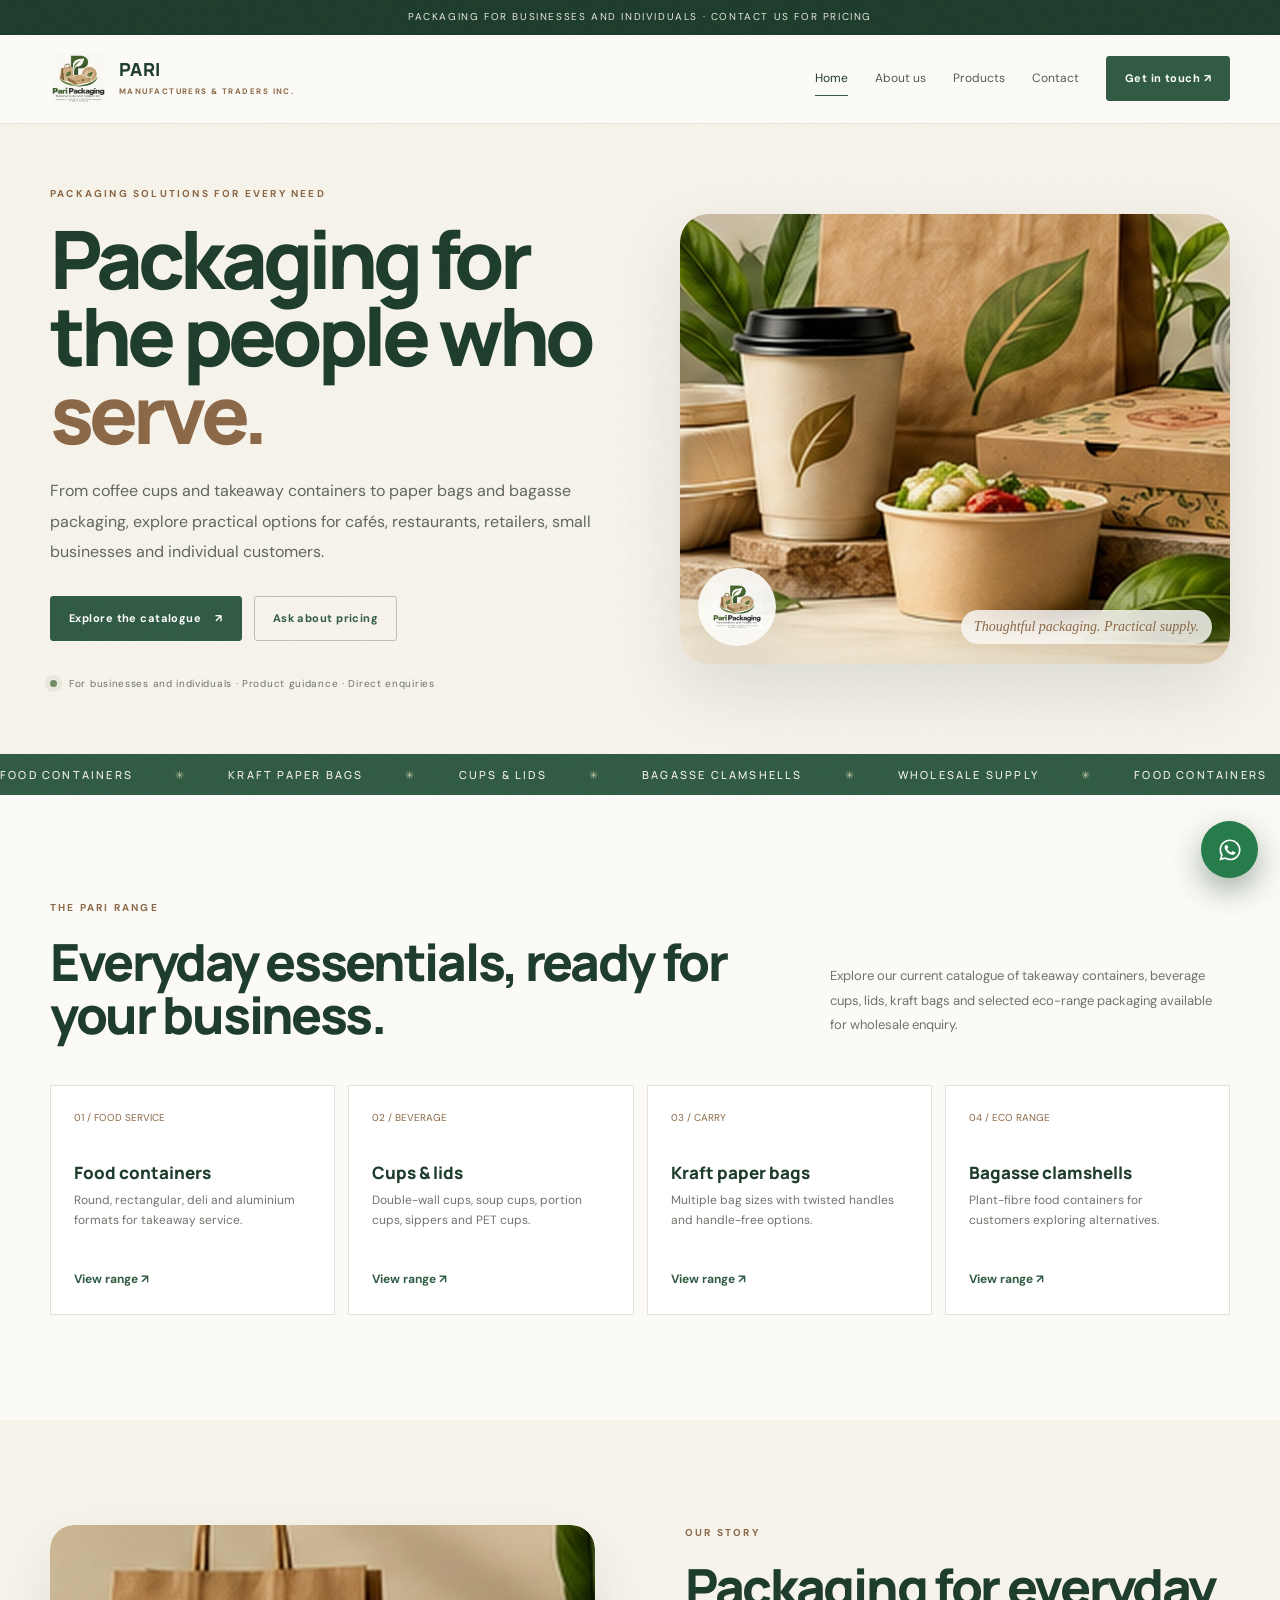
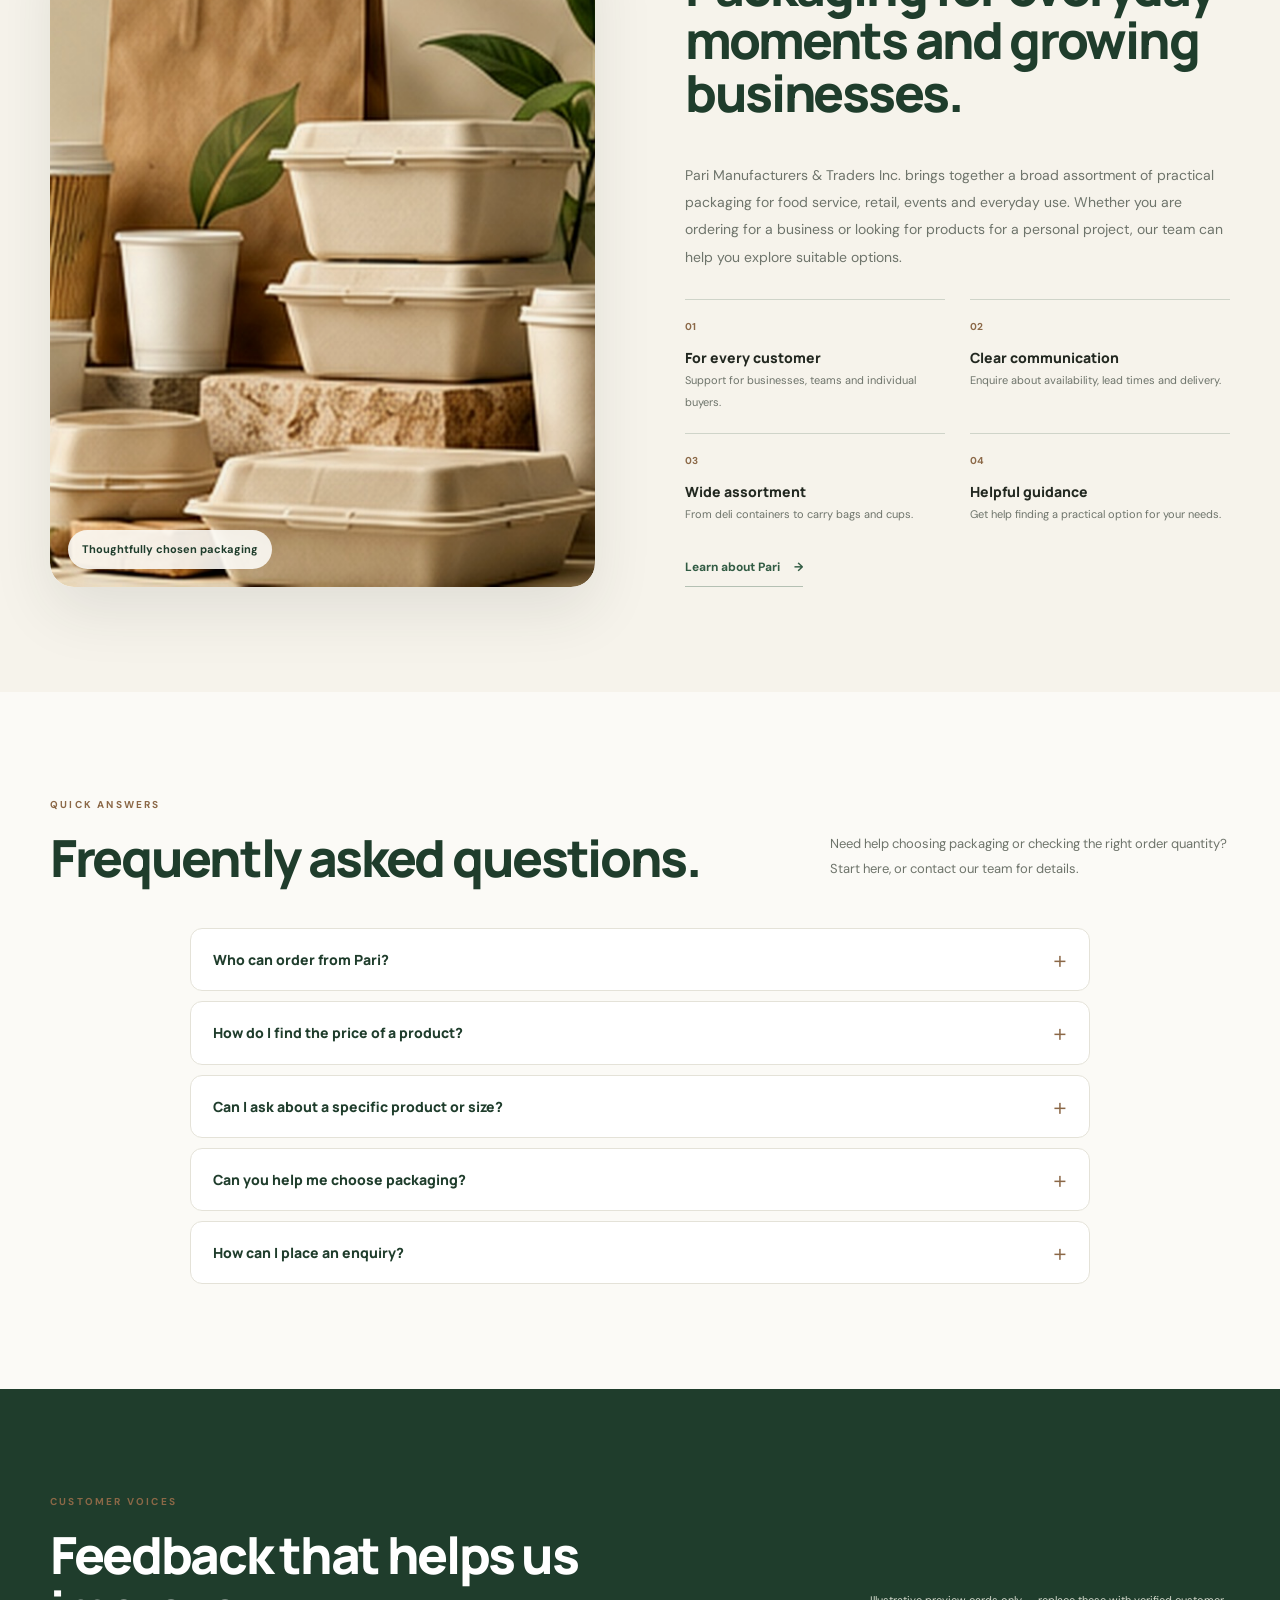
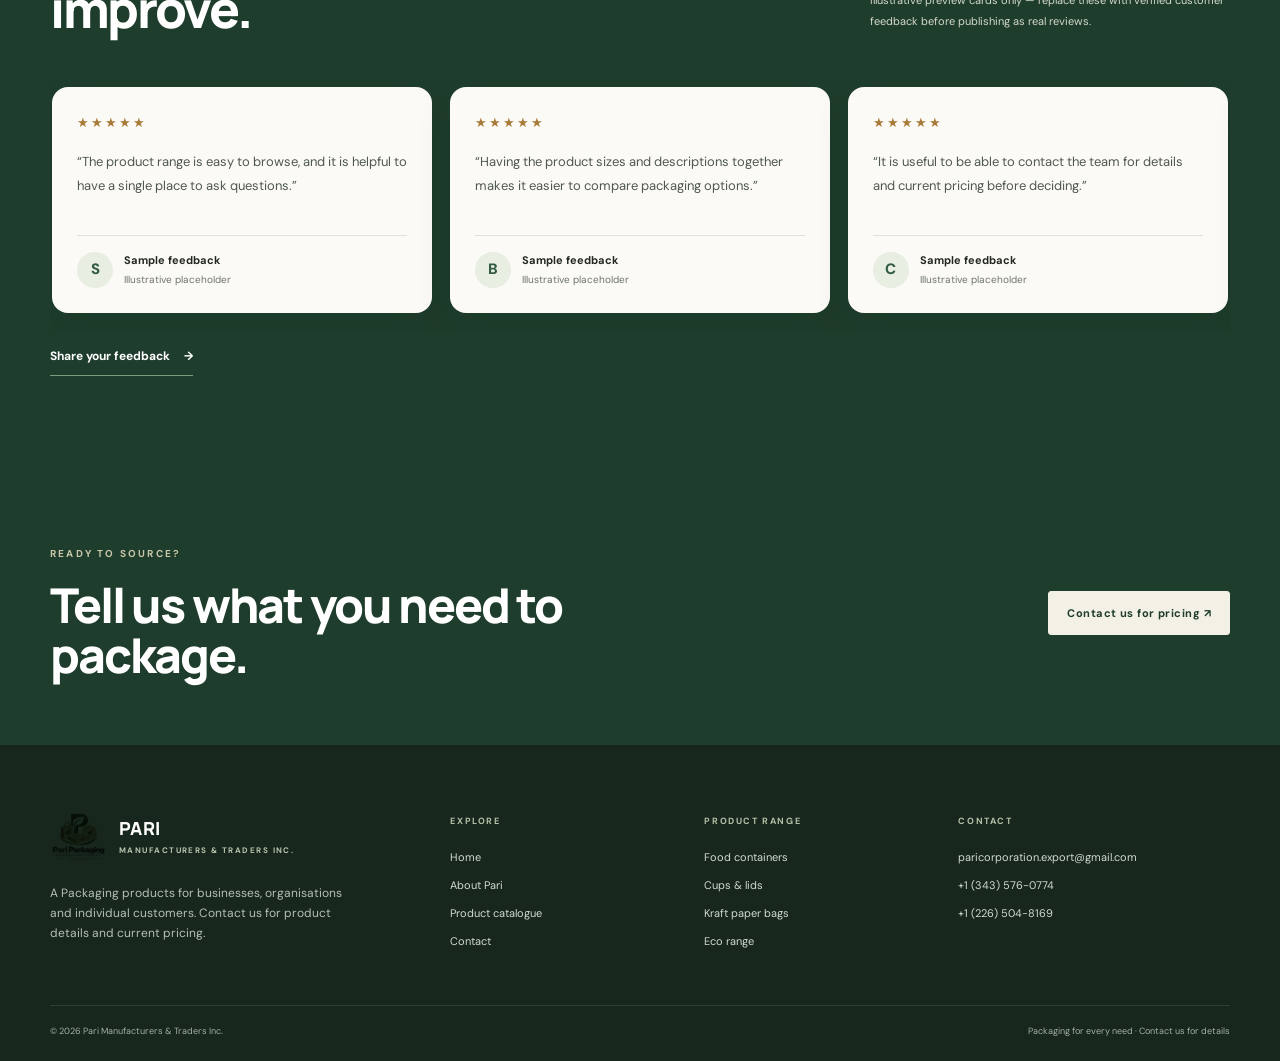
==== index.html @ 28abdebd "Add Pari Manufacturing website" ====
<!doctype html><html lang="en"><head><meta charset="utf-8"><meta name="viewport" content="width=device-width, initial-scale=1"><meta name="description" content="Packaging solutions for businesses and individuals. Contact us for current pricing and availability."><meta name="theme-color" content="#315b43"><title>Pari Manufacturers & Traders Inc. | Canadian Wholesale Packaging</title><link rel="stylesheet" href="styles.css"></head><body><div class="announcement">Packaging for businesses and individuals · Contact us for pricing</div>
<header class="site-header"><div class="container nav-wrap"><a class="brand" href="index.html" aria-label="Pari Manufacturers and Traders home"><img src="assets/pari-logo.png" alt="Pari Packaging logo"><span><strong>PARI</strong><small>MANUFACTURERS &amp; TRADERS INC.</small></span></a><button class="menu-toggle" aria-label="Toggle navigation" aria-expanded="false">☰</button><nav class="nav"><a href="index.html">Home</a><a href="about.html">About us</a><a href="products.html">Products</a><a href="contact.html">Contact</a><a class="nav-cta" href="contact.html">Get in touch ↗</a></nav></div></header><main><section class="hero"><div class="container hero-grid"><div class="hero-copy"><p class="eyebrow">PACKAGING SOLUTIONS FOR EVERY NEED</p><h1>Packaging for the people who <em>serve.</em></h1><p class="lead">From coffee cups and takeaway containers to paper bags and bagasse packaging, explore practical options for cafés, restaurants, retailers, small businesses and individual customers.</p><div class="hero-actions"><a class="btn" href="products.html">Explore the catalogue <span>↗</span></a><a class="btn secondary" href="contact.html">Ask about pricing</a></div><div class="hero-meta"><span class="meta-dot"></span> For businesses and individuals · Product guidance · Direct enquiries</div></div><div class="hero-art" aria-label="Illustration of paper bags, takeaway cup and food packaging"><img class="hero-product-image" src="assets/images/hero-packaging.jpg" alt="A curated arrangement of kraft bags, coffee cups, takeaway boxes and bagasse food packaging"><div class="hero-logo"><img src="assets/pari-logo.png" alt="Pari Packaging"></div><div class="art-caption">Thoughtful packaging. Practical supply.</div></div></div></section><div class="marquee"><div class="marquee-track"><span>Food containers</span><span>Kraft paper bags</span><span>Cups &amp; lids</span><span>Bagasse clamshells</span><span>Wholesale supply</span><span>Food containers</span><span>Kraft paper bags</span><span>Cups &amp; lids</span><span>Bagasse clamshells</span><span>Wholesale supply</span></div></div>
<section class="section"><div class="container"><div class="section-head reveal"><div><p class="eyebrow">THE PARI RANGE</p><h2>Everyday essentials, ready for your business.</h2></div><p>Explore our current catalogue of takeaway containers, beverage cups, lids, kraft bags and selected eco-range packaging available for wholesale enquiry.</p></div><div class="category-grid"><a class="category-card reveal" href="products.html#containers"><span class="category-number">01 / FOOD SERVICE</span><h3>Food containers</h3><p>Round, rectangular, deli and aluminium formats for takeaway service.</p><span class="category-arrow">View range ↗</span></a><a class="category-card reveal" href="products.html#cups"><span class="category-number">02 / BEVERAGE</span><h3>Cups &amp; lids</h3><p>Double-wall cups, soup cups, portion cups, sippers and PET cups.</p><span class="category-arrow">View range ↗</span></a><a class="category-card reveal" href="products.html#bags"><span class="category-number">03 / CARRY</span><h3>Kraft paper bags</h3><p>Multiple bag sizes with twisted handles and handle-free options.</p><span class="category-arrow">View range ↗</span></a><a class="category-card reveal" href="products.html#eco"><span class="category-number">04 / ECO RANGE</span><h3>Bagasse clamshells</h3><p>Plant-fibre food containers for customers exploring alternatives.</p><span class="category-arrow">View range ↗</span></a></div></div></section>
<section class="section soft"><div class="container split"><div class="split-art story-photo reveal"><img src="assets/images/our-story-packaging.jpg" alt="A selection of coffee cups, kraft bags and takeaway food containers" loading="lazy"><span class="photo-label">Thoughtfully chosen packaging</span></div><div class="split-copy reveal"><p class="eyebrow">OUR STORY</p><h2>Packaging for everyday moments and growing businesses.</h2><p>Pari Manufacturers &amp; Traders Inc. brings together a broad assortment of practical packaging for food service, retail, events and everyday use. Whether you are ordering for a business or looking for products for a personal project, our team can help you explore suitable options.</p><div class="feature-list"><div class="feature"><b>01</b><h3>For every customer</h3><p>Support for businesses, teams and individual buyers.</p></div><div class="feature"><b>02</b><h3>Clear communication</h3><p>Enquire about availability, lead times and delivery.</p></div><div class="feature"><b>03</b><h3>Wide assortment</h3><p>From deli containers to carry bags and cups.</p></div><div class="feature"><b>04</b><h3>Helpful guidance</h3><p>Get help finding a practical option for your needs.</p></div></div><a class="text-link" href="about.html">Learn about Pari <span>→</span></a></div></div></section>
<section class="section"><div class="container"><div class="section-head reveal"><div><p class="eyebrow">QUICK ANSWERS</p><h2>Frequently asked questions.</h2></div><p>Need help choosing packaging or checking the right order quantity? Start here, or contact our team for details.</p></div><div class="faq-list reveal"><details><summary>Who can order from Pari?</summary><p>We welcome enquiries from businesses, restaurants, retailers, event organisers and individual customers.</p></details><details><summary>How do I find the price of a product?</summary><p>Prices depend on the product and order requirements. Contact us for current costing, availability and a tailored quote.</p></details><details><summary>Can I ask about a specific product or size?</summary><p>Yes. Share the product name or item code from the catalogue and our team can help confirm the details.</p></details><details><summary>Can you help me choose packaging?</summary><p>Absolutely. Tell us what you are packaging and how you plan to use it, and we can help you explore suitable options.</p></details><details><summary>How can I place an enquiry?</summary><p>Use the contact form, email us or send a message on WhatsApp. We will follow up with the next steps.</p></details></div></div></section>
<section class="section reviews-section"><div class="container"><div class="section-head"><div><p class="eyebrow">CUSTOMER VOICES</p><h2>Feedback that helps us improve.</h2></div><p class="review-disclaimer">Illustrative preview cards only — replace these with verified customer feedback before publishing as real reviews.</p></div><div class="review-viewport" data-review-viewport><div class="review-track" data-review-track><article class="review-card"><span class="review-stars" aria-hidden="true">★★★★★</span><p>“The product range is easy to browse, and it is helpful to have a single place to ask questions.”</p><div class="review-person"><span class="review-avatar">S</span><div><strong>Sample feedback</strong><small>Illustrative placeholder</small></div></div></article><article class="review-card"><span class="review-stars" aria-hidden="true">★★★★★</span><p>“Having the product sizes and descriptions together makes it easier to compare packaging options.”</p><div class="review-person"><span class="review-avatar">B</span><div><strong>Sample feedback</strong><small>Illustrative placeholder</small></div></div></article><article class="review-card"><span class="review-stars" aria-hidden="true">★★★★★</span><p>“It is useful to be able to contact the team for details and current pricing before deciding.”</p><div class="review-person"><span class="review-avatar">C</span><div><strong>Sample feedback</strong><small>Illustrative placeholder</small></div></div></article><article class="review-card"><span class="review-stars" aria-hidden="true">★★★★★</span><p>“A clear way to explore coffee cups, food containers, bags and other everyday packaging.”</p><div class="review-person"><span class="review-avatar">P</span><div><strong>Sample feedback</strong><small>Illustrative placeholder</small></div></div></article></div></div><p class="review-cta"><a class="text-link" href="contact.html">Share your feedback <span>→</span></a></p></div></section>
<section class="cta-band"><div class="container cta-inner"><div><p class="eyebrow">READY TO SOURCE?</p><h2>Tell us what you need to package.</h2></div><a class="btn" href="contact.html">Contact us for pricing ↗</a></div></section></main><footer class="footer"><div class="container"><div class="footer-grid"><div><a class="brand" href="index.html"><img src="assets/pari-logo.png" alt="Pari Packaging logo"><span><strong>PARI</strong><small>MANUFACTURERS &amp; TRADERS INC.</small></span></a><p class="footer-intro">A Packaging products for businesses, organisations and individual customers. Contact us for product details and current pricing.</p></div><div><h4>Explore</h4><a href="index.html">Home</a><a href="about.html">About Pari</a><a href="products.html">Product catalogue</a><a href="contact.html">Contact</a></div><div><h4>Product range</h4><a href="products.html#containers">Food containers</a><a href="products.html#cups">Cups &amp; lids</a><a href="products.html#bags">Kraft paper bags</a><a href="products.html#eco">Eco range</a></div><div><h4>Contact</h4><a href="mailto:paricorporation.export@gmail.com">paricorporation.export@gmail.com</a><a href="tel:+13435760774">+1 (343) 576-0774</a><a href="tel:+12265048169">+1 (226) 504-8169</a></div></div><div class="footer-bottom"><span>© <span id="year">2026</span> Pari Manufacturers &amp; Traders Inc.</span><span>Packaging for every need · Contact us for details</span></div></div></footer><a class="whatsapp" href="https://wa.me/13435760774" target="_blank" rel="noopener" aria-label="Chat with Pari on WhatsApp"><svg viewBox="0 0 32 32" aria-hidden="true"><path d="M16.04 3C8.9 3 3.1 8.77 3.1 15.87c0 2.27.6 4.49 1.74 6.44L3 29l6.9-1.8a13.1 13.1 0 0 0 6.14 1.56h.01c7.13 0 12.94-5.77 12.94-12.87 0-3.44-1.35-6.67-3.8-9.1A12.9 12.9 0 0 0 16.04 3zm0 23.55h-.01a10.8 10.8 0 0 1-5.5-1.5l-.4-.24-4.1 1.07 1.1-3.98-.26-.41a10.66 10.66 0 0 1-1.65-5.62c0-5.95 4.86-10.8 10.83-10.8 2.9 0 5.62 1.12 7.67 3.17a10.72 10.72 0 0 1 3.17 7.64c0 5.95-4.86 10.8-10.84 10.8zm5.94-8.08c-.33-.16-1.94-.95-2.24-1.06-.3-.11-.52-.16-.74.16-.22.33-.85 1.06-1.04 1.28-.19.22-.38.25-.71.08-.33-.16-1.38-.51-2.63-1.62-.97-.86-1.62-1.92-1.81-2.25-.19-.33-.02-.5.14-.66.15-.15.33-.38.49-.57.16-.19.22-.33.33-.55.11-.22.06-.41-.03-.57-.08-.16-.74-1.77-1.01-2.42-.27-.63-.54-.54-.74-.55h-.63c-.22 0-.57.08-.87.41-.3.33-1.14 1.11-1.14 2.71s1.17 3.14 1.33 3.36c.16.22 2.3 3.5 5.57 4.91.78.34 1.39.54 1.86.69.78.25 1.49.22 2.05.13.63-.09 1.94-.79 2.21-1.55.27-.76.27-1.41.19-1.55-.08-.14-.3-.22-.63-.38z"/></svg></a><script src="script.js"></script></body></html>
---- styles.css ----
@import url('https://fonts.googleapis.com/css2?family=DM+Sans:wght@400;500;600;700&family=Manrope:wght@400;500;600;700;800&display=swap');
:root{--green:#315b43;--green-deep:#1f3d2c;--green-soft:#e9eee7;--brown:#8b6847;--brown-dark:#5e4633;--cream:#f6f3eb;--paper:#fbfaf6;--ink:#222820;--muted:#6e746b;--line:#e4e2d8;--shadow:0 24px 60px rgba(42,53,41,.10);--ease:cubic-bezier(.22,1,.36,1)}
*{box-sizing:border-box}html{scroll-behavior:smooth;scroll-padding-top:100px}body{margin:0;background:var(--paper);color:var(--ink);font-family:'DM Sans',sans-serif;font-size:15px;line-height:1.65;overflow-x:hidden}body:before{content:"";position:fixed;inset:0;pointer-events:none;z-index:20;opacity:.12;background-image:url("data:image/svg+xml,%3Csvg viewBox='0 0 180 180' xmlns='http://www.w3.org/2000/svg'%3E%3Cfilter id='n'%3E%3CfeTurbulence type='fractalNoise' baseFrequency='.8' numOctaves='3' stitchTiles='stitch'/%3E%3C/filter%3E%3Crect width='100%25' height='100%25' filter='url(%23n)' opacity='.13'/%3E%3C/svg%3E")}
a{color:inherit}.container{width:min(1180px,calc(100% - 64px));margin:auto}.announcement{background:var(--green-deep);color:#e5e9df;text-align:center;font-size:10px;letter-spacing:.16em;text-transform:uppercase;padding:9px 16px}.site-header{position:sticky;top:0;z-index:30;background:rgba(251,250,246,.92);backdrop-filter:blur(18px);border-bottom:1px solid rgba(228,226,216,.85);transition:box-shadow .3s}.site-header.scrolled{box-shadow:0 8px 30px #253b2b0c}.nav-wrap{height:88px;display:flex;align-items:center;justify-content:space-between;gap:28px}.brand{display:flex;align-items:center;gap:12px;text-decoration:none;min-width:220px}.brand img{width:57px;height:57px;object-fit:contain;mix-blend-mode:multiply}.brand strong{display:block;font:800 18px Manrope;letter-spacing:.02em;color:var(--green-deep);line-height:1.15}.brand small{display:block;font-size:8px;letter-spacing:.18em;color:var(--brown);font-weight:700;margin-top:5px}.nav{display:flex;align-items:center;gap:27px}.nav a{text-decoration:none;font-size:12px;color:#555b51;position:relative;white-space:nowrap}.nav a:not(.nav-cta):after{content:"";position:absolute;left:0;bottom:-8px;width:100%;height:1px;background:var(--green);transform:scaleX(0);transform-origin:right;transition:transform .35s var(--ease)}.nav a:hover:after,.nav a.active:after{transform:scaleX(1);transform-origin:left}.nav a.active{color:var(--green-deep)}.nav .nav-cta,.btn{background:var(--green);color:#fff;padding:12px 18px;border-radius:3px;display:inline-flex;gap:14px;align-items:center;justify-content:center;border:1px solid var(--green);text-decoration:none;font-size:11px;font-weight:700;letter-spacing:.04em;transition:transform .35s var(--ease),background .3s,box-shadow .3s}.nav .nav-cta:hover,.btn:hover{background:var(--green-deep);box-shadow:0 12px 25px #23442e20;transform:translateY(-3px)}.menu-toggle{display:none;background:none;border:0;color:var(--green);font-size:25px}.eyebrow{font-size:10px;text-transform:uppercase;letter-spacing:.22em;font-weight:700;color:var(--brown);margin:0 0 18px}.display{font:800 clamp(42px,5.5vw,74px)/.99 'Manrope',sans-serif;letter-spacing:-.055em;margin:0;color:var(--green-deep)}h1,h2,h3,p{margin-top:0}h2{font:800 clamp(34px,4vw,53px)/1.04 'Manrope',sans-serif;letter-spacing:-.045em;color:var(--green-deep)}h3{font-family:'Manrope',sans-serif;font-weight:800;line-height:1.25}.lead{font-size:16px;line-height:1.9;color:#60685e;max-width:570px}.text-link{display:inline-flex;align-items:center;gap:14px;text-decoration:none;font-size:12px;font-weight:700;color:var(--green);border-bottom:1px solid #b4c0b3;padding-bottom:8px}.text-link span{transition:transform .3s}.text-link:hover span{transform:translateX(5px)}.hero{position:relative;overflow:hidden;background:var(--cream);min-height:610px}.hero-grid{display:grid;grid-template-columns:1.03fr .97fr;align-items:center;gap:45px;min-height:610px;padding:62px 0}.hero-copy{position:relative;z-index:2}.hero h1{font:800 clamp(48px,6.3vw,83px)/.96 'Manrope',sans-serif;letter-spacing:-.06em;color:var(--green-deep);max-width:650px;margin:0 0 24px}.hero h1 em{font-style:normal;color:var(--brown)}.hero-actions{display:flex;gap:12px;flex-wrap:wrap;margin-top:29px}.btn.secondary{background:transparent;color:var(--green);border-color:#b9c2b5}.btn.secondary:hover{background:var(--green);color:white}.hero-meta{display:flex;align-items:center;gap:12px;margin-top:35px;font-size:10px;letter-spacing:.07em;color:var(--muted)}.meta-dot{width:7px;height:7px;border-radius:50%;background:#6f8b64;box-shadow:0 0 0 5px #6f8b641a}.hero-art{height:480px;position:relative;display:grid;place-items:center}.hero-art:before{content:"";position:absolute;width:400px;height:400px;border-radius:50%;background:#e5e8db;top:25px;left:50%;transform:translateX(-50%)}.hero-art:after{content:"PARI · PACKAGING";position:absolute;right:2%;top:11%;writing-mode:vertical-rl;font-size:9px;letter-spacing:.25em;color:#9c9e8c}.hero-logo{position:absolute;z-index:5;left:8%;bottom:7%;width:112px;height:112px;background:var(--paper);border-radius:50%;display:grid;place-items:center;box-shadow:var(--shadow);padding:13px}.hero-logo img{width:100%;height:100%;object-fit:contain}.visual-bag{position:absolute;width:200px;height:245px;background:linear-gradient(125deg,#d7c4a5,#eee2ca);left:16%;top:24%;transform:rotate(-8deg);border-radius:4px 4px 13px 13px;box-shadow:20px 28px 45px #57432a21}.visual-bag:before{content:"";position:absolute;width:80px;height:58px;border:7px solid #b69c76;border-bottom:0;border-radius:60px 60px 0 0;top:-48px;left:52px}.visual-bag:after{content:"PARI";position:absolute;inset:35% 0 auto;text-align:center;font:800 19px Manrope;color:var(--green);letter-spacing:.12em}.visual-box{position:absolute;width:230px;height:150px;right:9%;bottom:16%;background:linear-gradient(135deg,#d2c1a4,#e8dac0);transform:rotate(8deg) skewY(-2deg);box-shadow:0 30px 50px #58483225;border-radius:5px}.visual-box:before{content:"";position:absolute;left:0;right:0;top:-34px;height:35px;background:#e9dbc2;transform:skewX(-25deg);transform-origin:bottom;border-radius:4px}.visual-cup{position:absolute;right:21%;top:16%;width:112px;height:178px;border-radius:9px 9px 28px 28px;background:linear-gradient(90deg,#f9f7ef,#ded8c9);box-shadow:12px 22px 30px #57432a1b;transform:rotate(7deg)}.visual-cup:before{content:"";position:absolute;top:-10px;left:-5px;width:122px;height:23px;border-radius:50%;background:#d7d5c9;border:1px solid #c5c4b8}.visual-cup:after{content:"PARI";position:absolute;top:47%;width:100%;text-align:center;color:var(--green);font:800 13px Manrope;letter-spacing:.12em}.art-caption{position:absolute;right:1%;bottom:7%;font:italic 14px 'Playfair Display';color:var(--brown)}.marquee{background:var(--green);color:#f6f3eb;overflow:hidden;white-space:nowrap;padding:13px 0;font:500 11px Manrope;letter-spacing:.2em;text-transform:uppercase}.marquee-track{display:inline-flex;gap:42px;animation:marquee 28s linear infinite}.marquee-track span:after{content:"✳";margin-left:42px;color:#c4c9a6}@keyframes marquee{to{transform:translateX(-50%)}}.section{padding:105px 0}.section.soft{background:var(--cream)}.section-head{display:flex;align-items:end;justify-content:space-between;gap:40px;margin-bottom:44px}.section-head h2{max-width:680px;margin-bottom:0}.section-head>p{max-width:400px;color:var(--muted);font-size:13px;line-height:1.9;margin-bottom:3px}.category-grid{display:grid;grid-template-columns:repeat(4,1fr);gap:13px}.category-card{min-height:230px;padding:24px 23px;background:#fff;border:1px solid var(--line);text-decoration:none;display:flex;flex-direction:column;transition:transform .45s var(--ease),box-shadow .45s,border-color .3s;position:relative;overflow:hidden}.category-card:before{content:"";position:absolute;inset:0;background:var(--green);transform:translateY(102%);transition:transform .45s var(--ease)}.category-card>*{position:relative;z-index:1;transition:color .3s}.category-card:hover{transform:translateY(-6px);box-shadow:var(--shadow);border-color:var(--green)}.category-card:hover:before{transform:translateY(0)}.category-card:hover h3,.category-card:hover p,.category-card:hover .category-number,.category-card:hover .category-arrow{color:#fff}.category-number{font-size:10px;color:var(--brown)}.category-card h3{font-size:17px;margin:35px 0 8px;color:var(--green-deep)}.category-card p{font-size:12px;color:var(--muted);margin-bottom:22px}.category-arrow{margin-top:auto;font-size:12px;color:var(--green);font-weight:700}.split{display:grid;grid-template-columns:1fr 1fr;gap:90px;align-items:center}.split-art{min-height:470px;position:relative;background:#e8e9df;overflow:hidden}.split-art .visual-bag{left:16%;top:27%;transform:rotate(-10deg) scale(1.1)}.split-art .visual-box{right:5%;bottom:13%}.art-note{position:absolute;bottom:22px;left:25px;color:var(--green);font:italic 14px 'Playfair Display'}.split-copy p:not(.eyebrow){color:var(--muted);font-size:14px;line-height:1.95}.feature-list{display:grid;grid-template-columns:1fr 1fr;gap:20px 25px;margin:28px 0}.feature{border-top:1px solid #cfd4c9;padding-top:13px}.feature b{font-size:10px;color:var(--brown)}.feature h3{font-size:14px;margin:11px 0 4px}.feature p{font-size:11px!important;margin:0}.stats{display:grid;grid-template-columns:repeat(3,1fr);border-top:1px solid var(--line);border-bottom:1px solid var(--line);margin-top:50px}.stat{padding:28px 20px;border-right:1px solid var(--line)}.stat:last-child{border:0}.stat strong{display:block;font:500 31px 'Playfair Display';color:var(--green)}.stat span{font-size:10px;letter-spacing:.1em;text-transform:uppercase;color:var(--muted)}.cta-band{background:var(--green-deep);color:#fff;padding:65px 0}.cta-inner{display:flex;align-items:center;justify-content:space-between;gap:30px}.cta-band h2{color:#fff;font-size:clamp(32px,4vw,48px);margin:0;max-width:650px}.cta-band .eyebrow{color:#c7c7a9}.cta-band .btn{background:#f3f0e5;color:var(--green-deep);border-color:#f3f0e5;white-space:nowrap}.page-hero{background:var(--cream);padding:86px 0 78px;position:relative;overflow:hidden}.page-hero:after{content:"P";position:absolute;right:7%;top:-110px;font:500 440px 'Playfair Display';color:#315b4308;line-height:1}.page-hero .container{position:relative;z-index:1}.page-hero h1{font:800 clamp(46px,6vw,76px)/.99 'Manrope',sans-serif;letter-spacing:-.055em;color:var(--green-deep);margin:0 0 18px;max-width:800px}.breadcrumbs{font-size:10px;letter-spacing:.12em;text-transform:uppercase;color:var(--brown);margin-bottom:24px}.page-hero p{color:var(--muted);max-width:620px;font-size:14px;line-height:1.9}.product-toolbar{display:flex;align-items:center;justify-content:space-between;gap:20px;margin-bottom:28px}.searchbox{width:min(340px,100%);position:relative}.searchbox input{width:100%;border:1px solid var(--line);background:white;padding:13px 15px;font:12px 'DM Sans';outline:none}.searchbox input:focus{border-color:var(--green)}.filters{display:flex;flex-wrap:wrap;gap:7px}.filter{border:1px solid var(--line);background:transparent;padding:9px 13px;font:600 10px 'DM Sans';color:var(--muted);cursor:pointer;transition:all .25s}.filter.active,.filter:hover{background:var(--green);border-color:var(--green);color:#fff}.catalog-count{font-size:10px;color:var(--muted);letter-spacing:.06em;margin:0 0 16px}.product-grid{display:grid;grid-template-columns:repeat(3,1fr);gap:16px}.product-card{background:#fff;border:1px solid var(--line);transition:transform .4s var(--ease),box-shadow .4s;overflow:hidden}.product-card:hover{transform:translateY(-5px);box-shadow:var(--shadow)}.product-photo{height:230px;background:#fbfaf6;display:flex;align-items:center;justify-content:center;padding:12px;overflow:hidden}.product-photo img{display:block;width:100%;height:100%;object-fit:contain;object-position:center;mix-blend-mode:multiply;transition:transform .5s var(--ease)}.product-card:hover .product-photo img{transform:scale(1.06)}.product-info{padding:19px 20px 20px}.product-topline{display:flex;justify-content:space-between;gap:10px;align-items:start}.product-info h3{font-size:15px;color:var(--green-deep);margin:0 0 5px}.sku{font-size:9px;color:var(--brown);letter-spacing:.08em}.product-desc{font-size:11px;color:var(--muted);margin:10px 0 14px;min-height:34px}.product-bottom{display:flex;justify-content:space-between;align-items:center;border-top:1px solid var(--line);padding-top:13px;gap:8px}.product-bottom span{font-size:10px;color:var(--muted)}.product-bottom button{border:0;background:transparent;color:var(--green);font:700 10px 'DM Sans';cursor:pointer;padding:7px 0}.product-bottom button:hover{text-decoration:underline}.catalog-note{margin-top:34px;background:var(--cream);padding:22px 25px;color:var(--muted);font-size:11px}.catalog-note strong{color:var(--green)}.about-values{display:grid;grid-template-columns:repeat(3,1fr);gap:16px;margin-top:42px}.value-card{border:1px solid var(--line);padding:26px;background:#fff}.value-card span{font-size:10px;color:var(--brown)}.value-card h3{font-size:18px;color:var(--green-deep);margin:25px 0 8px}.value-card p{font-size:12px;color:var(--muted);margin:0}.journey{display:grid;grid-template-columns:.8fr 1.2fr;gap:80px}.journey h2{max-width:420px}.journey-list>div{display:grid;grid-template-columns:45px 1fr;gap:16px;padding:18px 0;border-top:1px solid var(--line)}.journey-list b{font-size:10px;color:var(--brown)}.journey-list h3{font-size:15px;margin:0 0 5px}.journey-list p{font-size:12px;color:var(--muted);margin:0}.contact-layout{display:grid;grid-template-columns:.85fr 1.15fr;gap:70px}.contact-card{background:var(--green-deep);color:#fff;padding:35px}.contact-card h2{color:#fff;font-size:38px}.contact-card>p{color:#d2dbd1;font-size:13px}.contact-line{padding:18px 0;border-top:1px solid #ffffff24}.contact-line small{display:block;color:#b9c7b7;text-transform:uppercase;font-size:9px;letter-spacing:.16em;margin-bottom:5px}.contact-line a,.contact-line strong{font-size:13px;text-decoration:none;color:white}.contact-line a:hover{text-decoration:underline}.contact-form{background:white;border:1px solid var(--line);padding:34px}.contact-form h3{font-size:23px;color:var(--green-deep);margin-bottom:7px}.contact-form>p{font-size:12px;color:var(--muted);margin-bottom:25px}.form-row{display:grid;grid-template-columns:1fr 1fr;gap:14px}label{display:block;font-size:10px;font-weight:700;color:#4f594e;margin-bottom:14px}input,select,textarea{display:block;width:100%;margin-top:7px;border:1px solid #e2e2d9;background:#fdfcf8;border-radius:0;padding:13px 12px;font:12px 'DM Sans';color:var(--ink);outline:none}textarea{min-height:115px;resize:vertical}input:focus,select:focus,textarea:focus{border-color:var(--green);box-shadow:0 0 0 3px #315b430e}.form-submit{width:100%;cursor:pointer}.form-hint{font-size:10px!important;color:var(--muted);margin:12px 0 0!important}.footer{background:#17271d;color:#dce3da;padding:64px 0 22px}.footer-grid{display:grid;grid-template-columns:1.7fr 1fr 1fr 1.3fr;gap:45px}.footer .brand strong{color:#fff}.footer .brand small{color:#b8c5ae}.footer-intro{font-size:12px;color:#b4c0b5;max-width:300px;margin-top:18px}.footer h4{font-size:9px;text-transform:uppercase;letter-spacing:.18em;color:#b5c1a9;margin:5px 0 19px}.footer a:not(.brand){display:block;text-decoration:none;color:#d2dbd2;font-size:11px;margin:10px 0}.footer a:hover{color:#fff}.footer-bottom{border-top:1px solid #ffffff1a;margin-top:45px;padding-top:18px;display:flex;justify-content:space-between;gap:20px;font-size:9px;color:#a3b0a5}.whatsapp{position:fixed;right:23px;bottom:22px;z-index:50;width:57px;height:57px;border-radius:50%;background:#277c4b;color:white;display:grid;place-items:center;box-shadow:0 12px 30px #143b2560;transition:transform .3s var(--ease),box-shadow .3s;text-decoration:none}.whatsapp:hover{transform:translateY(-5px) scale(1.04);box-shadow:0 18px 38px #143b2570}.whatsapp svg{width:26px;height:26px;fill:currentColor}.whatsapp:after{content:"Chat with Pari";position:absolute;right:67px;background:#1f3d2c;color:#fff;font-size:10px;padding:8px 11px;white-space:nowrap;opacity:0;transform:translateX(5px);transition:.25s;pointer-events:none}.whatsapp:hover:after{opacity:1;transform:translateX(0)}.reveal{opacity:0;transform:translateY(24px);transition:opacity .8s var(--ease),transform .8s var(--ease)}.reveal.visible{opacity:1;transform:translateY(0)}.page-enter{animation:pageEnter .7s var(--ease) both}@keyframes pageEnter{from{opacity:0}to{opacity:1}}.empty-state{padding:60px;text-align:center;color:var(--muted);grid-column:1/-1;background:#fff;border:1px solid var(--line)}
@media(hover:none),(pointer:coarse){}@media(max-width:950px){.container{width:min(100% - 40px,1180px)}.nav{gap:15px}.nav a{font-size:11px}.brand{min-width:190px}.hero-grid{grid-template-columns:1fr 1fr;gap:15px}.hero-art{transform:scale(.9)}.category-grid{grid-template-columns:repeat(2,1fr)}.product-grid{grid-template-columns:repeat(2,1fr)}.split,.journey{gap:45px}.contact-layout{gap:28px}.footer-grid{grid-template-columns:1.5fr 1fr 1fr}.footer-grid>div:last-child{grid-column:2/4}}@media(max-width:700px){.container{width:calc(100% - 32px)}.announcement{font-size:8px;letter-spacing:.1em}.nav-wrap{height:75px}.brand{min-width:0;gap:8px}.brand img{width:46px;height:46px}.brand strong{font-size:15px}.brand small{font-size:7px}.menu-toggle{display:block}.nav{display:none;position:absolute;top:75px;left:0;right:0;padding:18px 22px 25px;background:var(--paper);border-bottom:1px solid var(--line);flex-direction:column;align-items:stretch;gap:8px}.nav.open{display:flex}.nav a{padding:8px 0;font-size:13px}.nav a:after{display:none}.nav .nav-cta{padding:13px;text-align:center}.hero-grid{grid-template-columns:1fr;padding:62px 0 25px;gap:8px}.hero h1{font-size:clamp(47px,13vw,68px)}.hero .lead{font-size:14px}.hero-art{height:340px;transform:scale(.83);transform-origin:top center;margin:0 -35px -40px}.hero-art:before{width:310px;height:310px}.visual-bag{width:155px;height:190px;left:15%;top:25%}.visual-bag:before{left:39px;width:65px}.visual-box{width:180px;height:115px;right:3%;bottom:17%}.visual-cup{width:86px;height:135px;right:20%;top:14%}.visual-cup:before{width:95px}.hero-logo{width:82px;height:82px;left:5%;bottom:2%}.art-caption{right:1%;bottom:1%}.section{padding:72px 0}.section-head{display:block;margin-bottom:30px}.section-head>p{margin-top:18px}.category-grid{gap:9px}.category-card{padding:17px;min-height:205px}.category-card h3{font-size:15px;margin-top:25px}.category-card p{font-size:11px}.split,.journey,.contact-layout{grid-template-columns:1fr;gap:35px}.split-art{min-height:370px}.split-art .visual-bag{transform:rotate(-10deg) scale(.85);left:8%;top:25%}.split-art .visual-box{transform:rotate(8deg) scale(.8);right:-4%;bottom:9%}.feature-list{gap:15px}.stats{margin-top:30px}.stat{padding:22px 12px}.stat strong{font-size:25px}.stat span{font-size:8px}.cta-inner{align-items:flex-start;flex-direction:column}.cta-band{padding:50px 0}.page-hero{padding:60px 0 55px}.page-hero:after{font-size:300px;top:-65px;right:-3%}.page-hero h1{font-size:48px}.product-toolbar{align-items:stretch;flex-direction:column}.filters{gap:6px}.filter{padding:8px 10px}.product-grid{grid-template-columns:1fr 1fr;gap:9px}.product-photo{height:170px;padding:10px}.product-info{padding:13px}.product-info h3{font-size:13px}.product-desc{font-size:10px;min-height:46px}.product-bottom{align-items:flex-start;flex-direction:column;gap:3px}.product-bottom button{padding:2px 0}.about-values{grid-template-columns:1fr}.contact-card,.contact-form{padding:25px}.form-row{grid-template-columns:1fr;gap:0}.footer-grid{grid-template-columns:1fr 1fr;gap:28px}.footer-grid>div:first-child{grid-column:1/-1}.footer-grid>div:last-child{grid-column:auto}.footer-bottom{flex-direction:column}.whatsapp{width:53px;height:53px;right:14px;bottom:14px}}@media(prefers-reduced-motion:reduce){*,*:before,*:after{scroll-behavior:auto!important;animation-duration:.01ms!important;animation-iteration-count:1!important;transition-duration:.01ms!important}.reveal{opacity:1;transform:none}}

.contact-solo {
  max-width: 720px;
  margin: 0 auto;
}
.contact-solo .contact-card {
  width: 100%;
}

/* Updated product photography and enquiry-first presentation */
.whatsapp{position:fixed!important;right:22px!important;bottom:22px!important;z-index:2147483000!important;transform:translateZ(0);isolation:isolate}
.hero-art{height:auto;min-height:450px;display:block;border-radius:28px;overflow:hidden;background:var(--cream);box-shadow:0 26px 70px rgba(42,53,41,.12)}
.hero-art:before,.hero-art:after{display:none}
.hero-product-image{display:block;width:100%;height:100%;min-height:450px;max-height:520px;object-fit:cover;object-position:center;border-radius:28px;mix-blend-mode:multiply}
.hero-art .hero-logo{left:18px;bottom:18px;width:78px;height:78px;opacity:.94}
.hero-art .art-caption{right:18px;bottom:20px;padding:9px 13px;border-radius:20px;background:rgba(251,250,246,.84);backdrop-filter:blur(8px)}
.split-art.story-photo{min-height:430px;height:100%;border-radius:24px;background:var(--cream);box-shadow:var(--shadow)}
.story-photo img{display:block;width:100%;height:100%;min-height:430px;object-fit:cover;object-position:center;border-radius:24px;mix-blend-mode:multiply}
.photo-label{position:absolute;left:18px;bottom:18px;padding:10px 14px;border-radius:22px;background:rgba(251,250,246,.9);color:var(--green-deep);font-size:11px;font-weight:700;box-shadow:0 8px 24px #273d2b12}
.product-bottom{display:flex;flex-direction:column;align-items:flex-start;gap:9px}
.product-enquire{font-size:11px;font-weight:800;color:var(--green);text-decoration:none;border-bottom:1px solid #c7d1c3;padding-bottom:3px}
.product-enquire:hover{color:var(--brown)}
.catalog-note{background:var(--cream);border:1px solid var(--line);border-radius:14px;padding:22px 24px;color:var(--muted);font-size:13px;line-height:1.8;margin-top:32px}
.faq-list{display:grid;gap:10px;max-width:900px;margin:auto}
.faq-list details{border:1px solid var(--line);border-radius:12px;background:#fff;padding:0 22px;transition:border-color .2s,box-shadow .2s}
.faq-list details[open]{border-color:#b9c7b7;box-shadow:0 10px 30px #243d2c0a}
.faq-list summary{cursor:pointer;list-style:none;padding:19px 30px 19px 0;font-family:Manrope,sans-serif;font-size:14px;font-weight:800;color:var(--green-deep);position:relative}
.faq-list summary::-webkit-details-marker{display:none}
.faq-list summary:after{content:'+';position:absolute;right:0;top:12px;font-size:24px;font-weight:400;color:var(--brown)}
.faq-list details[open] summary:after{content:'−'}
.faq-list details p{font-size:13px;color:var(--muted);line-height:1.85;margin:0 0 20px;max-width:760px}
.reviews-section{background:var(--green-deep);color:#f8f5ec;overflow:hidden}
.reviews-section h2{color:#fff}.reviews-section .section-head>p{color:#d4d9cd}.review-disclaimer{font-size:11px!important;max-width:360px!important}
.review-viewport{overflow:hidden;width:100%;padding:8px 2px 18px}
.review-track{display:flex;gap:18px;will-change:transform;transition:transform .55s cubic-bezier(.22,1,.36,1)}
.review-card{flex:0 0 calc((100% - 36px)/3);min-width:260px;background:#fbfaf6;color:var(--ink);border-radius:16px;padding:25px;box-shadow:0 14px 32px #10281925}
.review-stars{display:block;color:#a77a37;letter-spacing:.15em;font-size:13px;margin-bottom:17px}
.review-card>p{font-size:13px;line-height:1.85;color:#50594e;min-height:72px}
.review-person{display:flex;align-items:center;gap:11px;border-top:1px solid var(--line);padding-top:15px}
.review-avatar{width:36px;height:36px;border-radius:50%;display:grid;place-items:center;background:#e8eee2;color:var(--green);font-weight:800}
.review-person strong,.review-person small{display:block}.review-person strong{font-size:11px}.review-person small{font-size:10px;color:var(--muted);margin-top:2px}
.review-cta{margin:12px 0 0}.reviews-section .text-link{color:#fff;border-color:#7e9b82}
.group-panel{display:grid;grid-template-columns:1.2fr .8fr;align-items:center;gap:48px;padding:42px;border-radius:24px;background:linear-gradient(125deg,#f9f7ef,#e9eee2);border:1px solid #e2e5d9}
.group-copy h2{font-size:clamp(32px,4vw,48px);margin-bottom:18px}.group-copy p:not(.eyebrow){max-width:600px;color:var(--muted);line-height:1.9;font-size:14px}.group-mark{display:flex;flex-direction:column;align-items:center;justify-content:center;min-height:240px;padding:24px;border-left:1px solid #d5dbce;text-align:center}.group-mark img{width:112px;height:100px;object-fit:contain;mix-blend-mode:multiply}.group-mark span{font-size:10px;text-transform:uppercase;letter-spacing:.18em;color:var(--brown);margin:10px 0}.group-mark strong{font:800 24px Manrope;color:var(--green-deep)}.group-mark small{font-size:10px;color:var(--muted);margin-top:6px}
/* Cursor uses transform coordinates; native cursor remains enabled until the JS successfully initializes. */
@media(max-width:950px){.hero-art,.hero-product-image{min-height:340px}.split-art.story-photo,.story-photo img{min-height:330px}.review-card{flex-basis:calc((100% - 18px)/2)}.group-panel{grid-template-columns:1fr;gap:20px}.group-mark{border-left:0;border-top:1px solid #d5dbce;padding-top:28px}}
@media(max-width:600px){.hero-art,.hero-product-image{min-height:270px}.hero-art .hero-logo{width:60px;height:60px}.split-art.story-photo,.story-photo img{min-height:260px}.review-card{flex-basis:88%;min-width:0}.group-panel{padding:25px}.whatsapp{right:16px!important;bottom:16px!important;width:54px;height:54px}}
@media(hover:none),(pointer:coarse){}
@media(prefers-reduced-motion:reduce){.review-track{transition:none!important}}

/* Persistent floating WhatsApp control: fixed to the viewport on every page. */
.whatsapp{position:fixed!important;right:22px!important;bottom:22px!important;z-index:2147483000!important;display:grid!important;visibility:visible!important;opacity:1!important;pointer-events:auto!important;transform:none;isolation:isolate}
@media(max-width:600px){.whatsapp{right:16px!important;bottom:16px!important;width:54px!important;height:54px!important}}
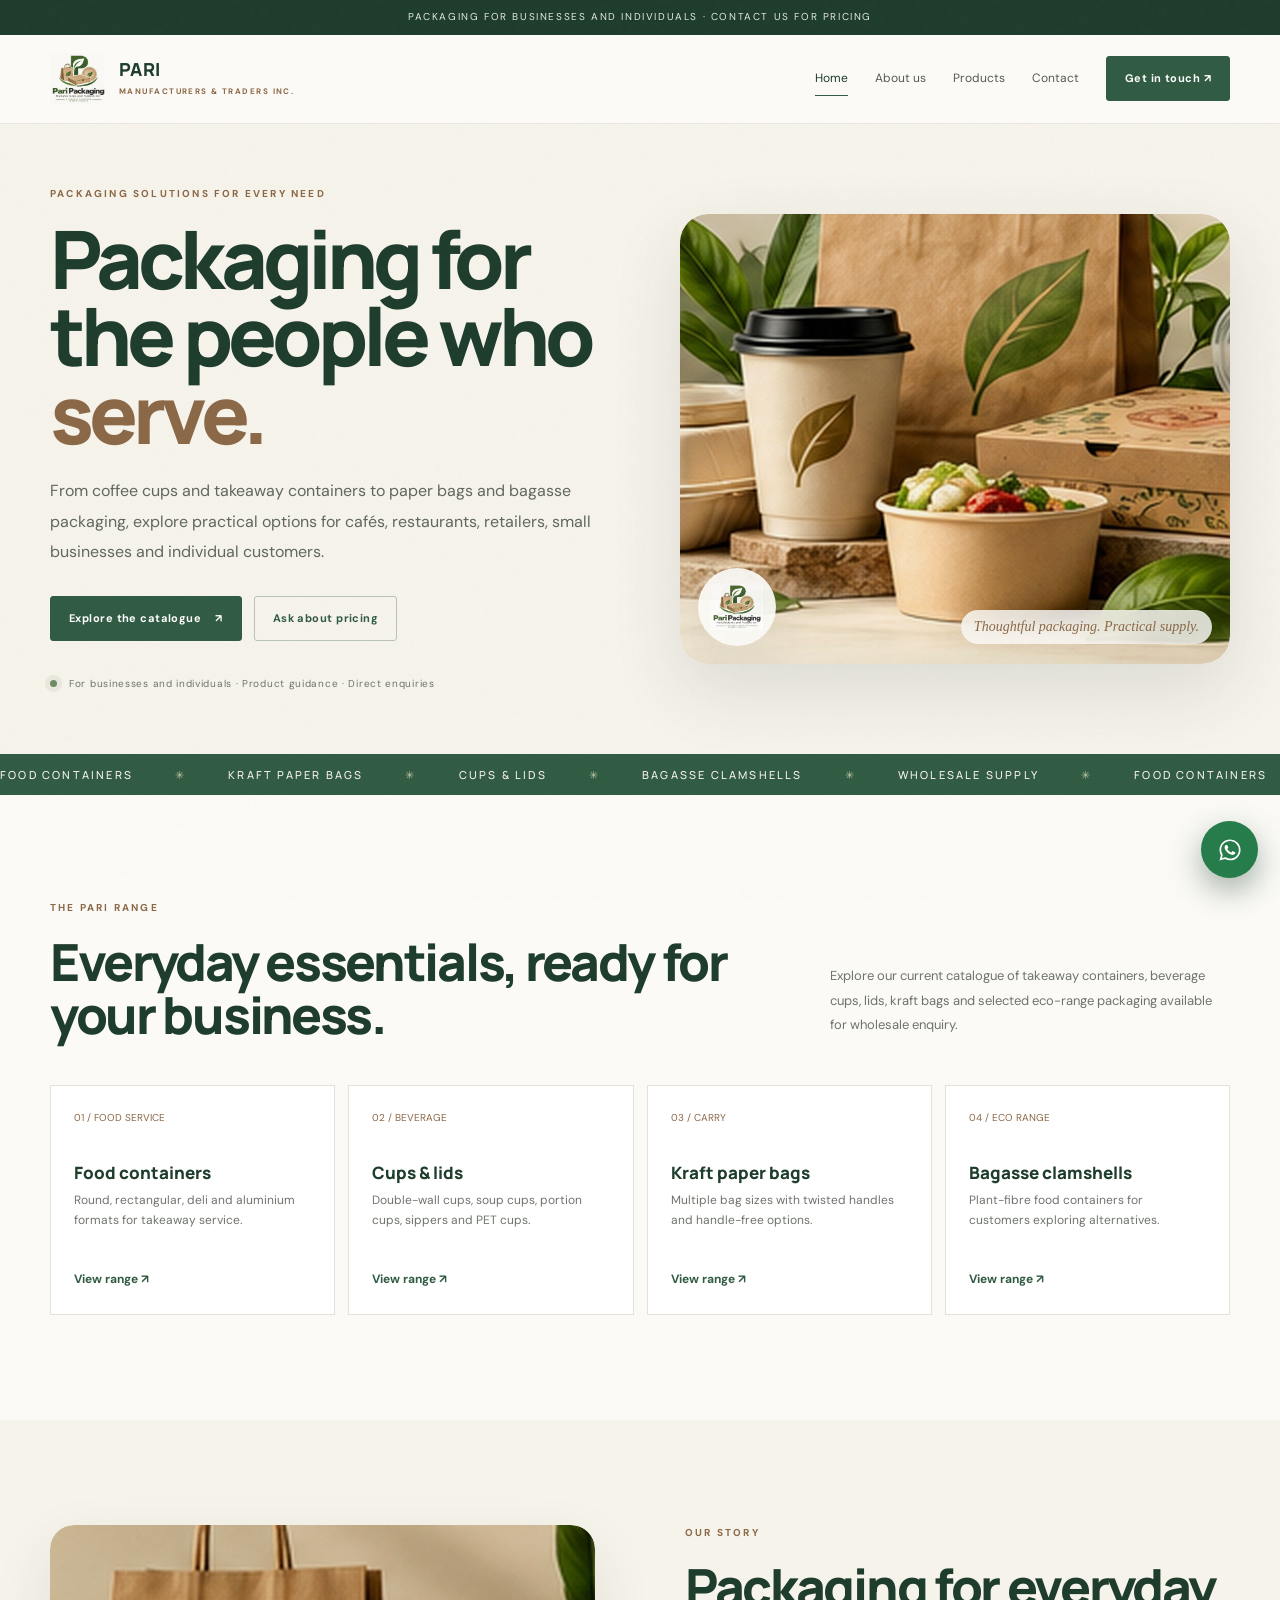
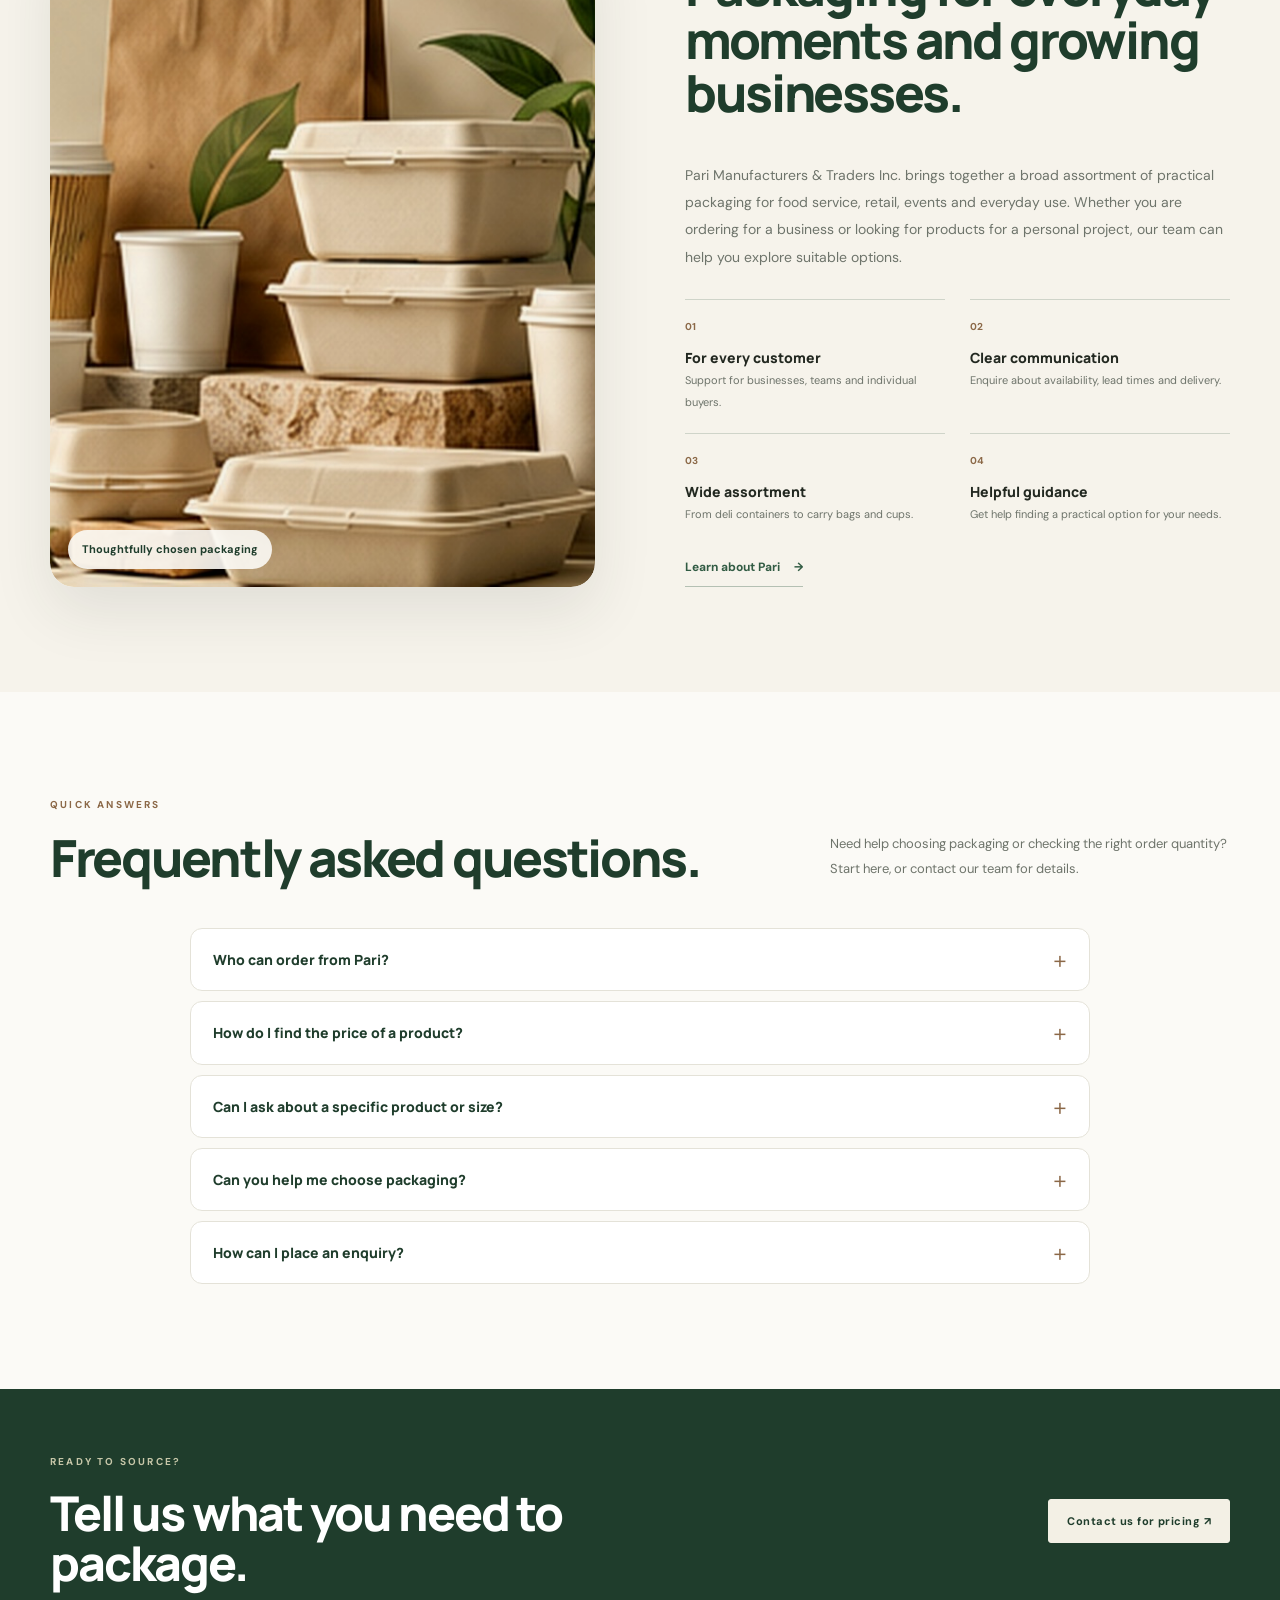
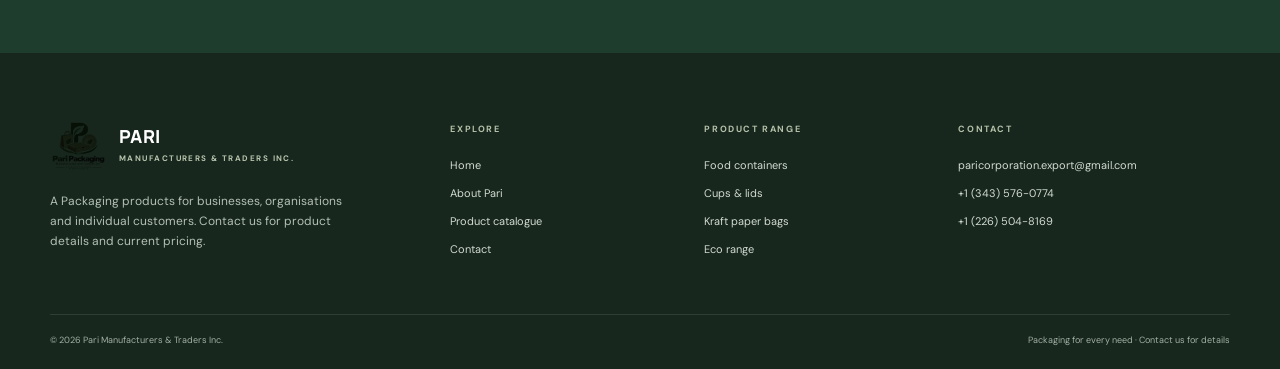
==== commit 699daaf8: "Update website" ====
--- a/index.html
+++ b/index.html
@@ -3,5 +3,5 @@
 <section class="section"><div class="container"><div class="section-head reveal"><div><p class="eyebrow">THE PARI RANGE</p><h2>Everyday essentials, ready for your business.</h2></div><p>Explore our current catalogue of takeaway containers, beverage cups, lids, kraft bags and selected eco-range packaging available for wholesale enquiry.</p></div><div class="category-grid"><a class="category-card reveal" href="products.html#containers"><span class="category-number">01 / FOOD SERVICE</span><h3>Food containers</h3><p>Round, rectangular, deli and aluminium formats for takeaway service.</p><span class="category-arrow">View range ↗</span></a><a class="category-card reveal" href="products.html#cups"><span class="category-number">02 / BEVERAGE</span><h3>Cups &amp; lids</h3><p>Double-wall cups, soup cups, portion cups, sippers and PET cups.</p><span class="category-arrow">View range ↗</span></a><a class="category-card reveal" href="products.html#bags"><span class="category-number">03 / CARRY</span><h3>Kraft paper bags</h3><p>Multiple bag sizes with twisted handles and handle-free options.</p><span class="category-arrow">View range ↗</span></a><a class="category-card reveal" href="products.html#eco"><span class="category-number">04 / ECO RANGE</span><h3>Bagasse clamshells</h3><p>Plant-fibre food containers for customers exploring alternatives.</p><span class="category-arrow">View range ↗</span></a></div></div></section>
 <section class="section soft"><div class="container split"><div class="split-art story-photo reveal"><img src="assets/images/our-story-packaging.jpg" alt="A selection of coffee cups, kraft bags and takeaway food containers" loading="lazy"><span class="photo-label">Thoughtfully chosen packaging</span></div><div class="split-copy reveal"><p class="eyebrow">OUR STORY</p><h2>Packaging for everyday moments and growing businesses.</h2><p>Pari Manufacturers &amp; Traders Inc. brings together a broad assortment of practical packaging for food service, retail, events and everyday use. Whether you are ordering for a business or looking for products for a personal project, our team can help you explore suitable options.</p><div class="feature-list"><div class="feature"><b>01</b><h3>For every customer</h3><p>Support for businesses, teams and individual buyers.</p></div><div class="feature"><b>02</b><h3>Clear communication</h3><p>Enquire about availability, lead times and delivery.</p></div><div class="feature"><b>03</b><h3>Wide assortment</h3><p>From deli containers to carry bags and cups.</p></div><div class="feature"><b>04</b><h3>Helpful guidance</h3><p>Get help finding a practical option for your needs.</p></div></div><a class="text-link" href="about.html">Learn about Pari <span>→</span></a></div></div></section>
 <section class="section"><div class="container"><div class="section-head reveal"><div><p class="eyebrow">QUICK ANSWERS</p><h2>Frequently asked questions.</h2></div><p>Need help choosing packaging or checking the right order quantity? Start here, or contact our team for details.</p></div><div class="faq-list reveal"><details><summary>Who can order from Pari?</summary><p>We welcome enquiries from businesses, restaurants, retailers, event organisers and individual customers.</p></details><details><summary>How do I find the price of a product?</summary><p>Prices depend on the product and order requirements. Contact us for current costing, availability and a tailored quote.</p></details><details><summary>Can I ask about a specific product or size?</summary><p>Yes. Share the product name or item code from the catalogue and our team can help confirm the details.</p></details><details><summary>Can you help me choose packaging?</summary><p>Absolutely. Tell us what you are packaging and how you plan to use it, and we can help you explore suitable options.</p></details><details><summary>How can I place an enquiry?</summary><p>Use the contact form, email us or send a message on WhatsApp. We will follow up with the next steps.</p></details></div></div></section>
-<section class="section reviews-section"><div class="container"><div class="section-head"><div><p class="eyebrow">CUSTOMER VOICES</p><h2>Feedback that helps us improve.</h2></div><p class="review-disclaimer">Illustrative preview cards only — replace these with verified customer feedback before publishing as real reviews.</p></div><div class="review-viewport" data-review-viewport><div class="review-track" data-review-track><article class="review-card"><span class="review-stars" aria-hidden="true">★★★★★</span><p>“The product range is easy to browse, and it is helpful to have a single place to ask questions.”</p><div class="review-person"><span class="review-avatar">S</span><div><strong>Sample feedback</strong><small>Illustrative placeholder</small></div></div></article><article class="review-card"><span class="review-stars" aria-hidden="true">★★★★★</span><p>“Having the product sizes and descriptions together makes it easier to compare packaging options.”</p><div class="review-person"><span class="review-avatar">B</span><div><strong>Sample feedback</strong><small>Illustrative placeholder</small></div></div></article><article class="review-card"><span class="review-stars" aria-hidden="true">★★★★★</span><p>“It is useful to be able to contact the team for details and current pricing before deciding.”</p><div class="review-person"><span class="review-avatar">C</span><div><strong>Sample feedback</strong><small>Illustrative placeholder</small></div></div></article><article class="review-card"><span class="review-stars" aria-hidden="true">★★★★★</span><p>“A clear way to explore coffee cups, food containers, bags and other everyday packaging.”</p><div class="review-person"><span class="review-avatar">P</span><div><strong>Sample feedback</strong><small>Illustrative placeholder</small></div></div></article></div></div><p class="review-cta"><a class="text-link" href="contact.html">Share your feedback <span>→</span></a></p></div></section>
+<!-- <section class="section reviews-section"><div class="container"><div class="section-head"><div><p class="eyebrow">CUSTOMER VOICES</p><h2>Feedback that helps us improve.</h2></div><p class="review-disclaimer">Illustrative preview cards only — replace these with verified customer feedback before publishing as real reviews.</p></div><div class="review-viewport" data-review-viewport><div class="review-track" data-review-track><article class="review-card"><span class="review-stars" aria-hidden="true">★★★★★</span><p>“The product range is easy to browse, and it is helpful to have a single place to ask questions.”</p><div class="review-person"><span class="review-avatar">S</span><div><strong>Sample feedback</strong><small>Illustrative placeholder</small></div></div></article><article class="review-card"><span class="review-stars" aria-hidden="true">★★★★★</span><p>“Having the product sizes and descriptions together makes it easier to compare packaging options.”</p><div class="review-person"><span class="review-avatar">B</span><div><strong>Sample feedback</strong><small>Illustrative placeholder</small></div></div></article><article class="review-card"><span class="review-stars" aria-hidden="true">★★★★★</span><p>“It is useful to be able to contact the team for details and current pricing before deciding.”</p><div class="review-person"><span class="review-avatar">C</span><div><strong>Sample feedback</strong><small>Illustrative placeholder</small></div></div></article><article class="review-card"><span class="review-stars" aria-hidden="true">★★★★★</span><p>“A clear way to explore coffee cups, food containers, bags and other everyday packaging.”</p><div class="review-person"><span class="review-avatar">P</span><div><strong>Sample feedback</strong><small>Illustrative placeholder</small></div></div></article></div></div><p class="review-cta"><a class="text-link" href="contact.html">Share your feedback <span>→</span></a></p></div></section> -->
 <section class="cta-band"><div class="container cta-inner"><div><p class="eyebrow">READY TO SOURCE?</p><h2>Tell us what you need to package.</h2></div><a class="btn" href="contact.html">Contact us for pricing ↗</a></div></section></main><footer class="footer"><div class="container"><div class="footer-grid"><div><a class="brand" href="index.html"><img src="assets/pari-logo.png" alt="Pari Packaging logo"><span><strong>PARI</strong><small>MANUFACTURERS &amp; TRADERS INC.</small></span></a><p class="footer-intro">A Packaging products for businesses, organisations and individual customers. Contact us for product details and current pricing.</p></div><div><h4>Explore</h4><a href="index.html">Home</a><a href="about.html">About Pari</a><a href="products.html">Product catalogue</a><a href="contact.html">Contact</a></div><div><h4>Product range</h4><a href="products.html#containers">Food containers</a><a href="products.html#cups">Cups &amp; lids</a><a href="products.html#bags">Kraft paper bags</a><a href="products.html#eco">Eco range</a></div><div><h4>Contact</h4><a href="mailto:paricorporation.export@gmail.com">paricorporation.export@gmail.com</a><a href="tel:+13435760774">+1 (343) 576-0774</a><a href="tel:+12265048169">+1 (226) 504-8169</a></div></div><div class="footer-bottom"><span>© <span id="year">2026</span> Pari Manufacturers &amp; Traders Inc.</span><span>Packaging for every need · Contact us for details</span></div></div></footer><a class="whatsapp" href="https://wa.me/13435760774" target="_blank" rel="noopener" aria-label="Chat with Pari on WhatsApp"><svg viewBox="0 0 32 32" aria-hidden="true"><path d="M16.04 3C8.9 3 3.1 8.77 3.1 15.87c0 2.27.6 4.49 1.74 6.44L3 29l6.9-1.8a13.1 13.1 0 0 0 6.14 1.56h.01c7.13 0 12.94-5.77 12.94-12.87 0-3.44-1.35-6.67-3.8-9.1A12.9 12.9 0 0 0 16.04 3zm0 23.55h-.01a10.8 10.8 0 0 1-5.5-1.5l-.4-.24-4.1 1.07 1.1-3.98-.26-.41a10.66 10.66 0 0 1-1.65-5.62c0-5.95 4.86-10.8 10.83-10.8 2.9 0 5.62 1.12 7.67 3.17a10.72 10.72 0 0 1 3.17 7.64c0 5.95-4.86 10.8-10.84 10.8zm5.94-8.08c-.33-.16-1.94-.95-2.24-1.06-.3-.11-.52-.16-.74.16-.22.33-.85 1.06-1.04 1.28-.19.22-.38.25-.71.08-.33-.16-1.38-.51-2.63-1.62-.97-.86-1.62-1.92-1.81-2.25-.19-.33-.02-.5.14-.66.15-.15.33-.38.49-.57.16-.19.22-.33.33-.55.11-.22.06-.41-.03-.57-.08-.16-.74-1.77-1.01-2.42-.27-.63-.54-.54-.74-.55h-.63c-.22 0-.57.08-.87.41-.3.33-1.14 1.11-1.14 2.71s1.17 3.14 1.33 3.36c.16.22 2.3 3.5 5.57 4.91.78.34 1.39.54 1.86.69.78.25 1.49.22 2.05.13.63-.09 1.94-.79 2.21-1.55.27-.76.27-1.41.19-1.55-.08-.14-.3-.22-.63-.38z"/></svg></a><script src="script.js"></script></body></html>
